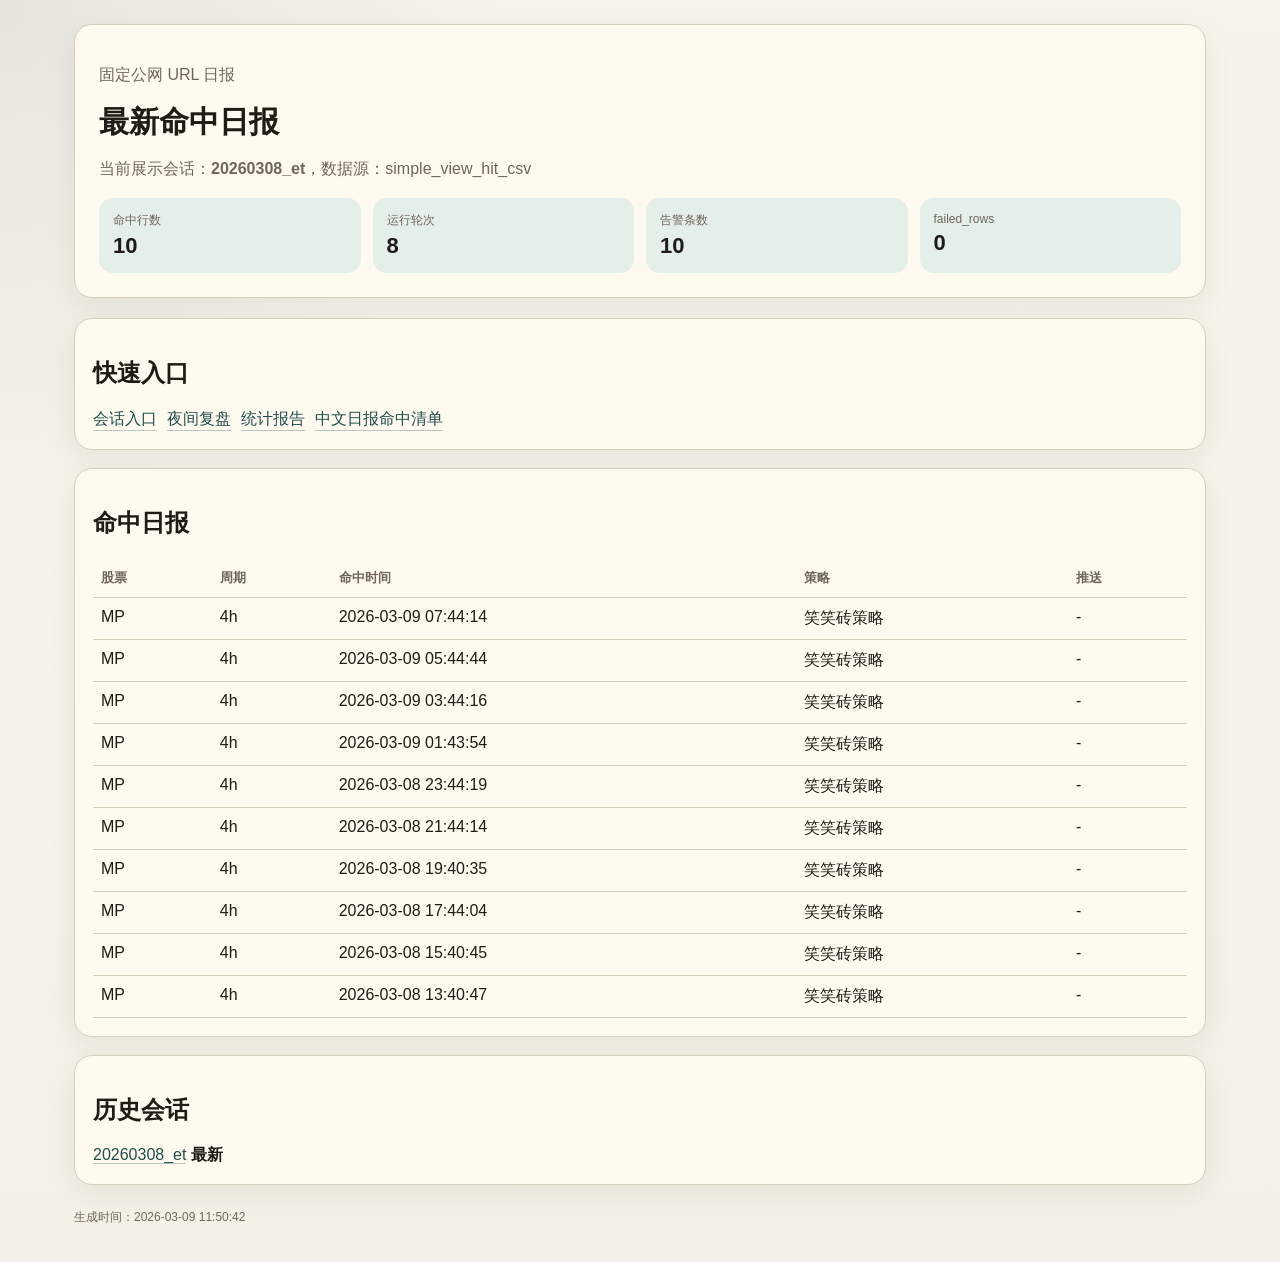
==== index.html @ 911399a4 "Update daily pages for 20260308_et" ====
<!doctype html>
<html>
<head>
  <meta charset="utf-8" />
  <meta name="viewport" content="width=device-width, initial-scale=1" />
  <title>最新命中日报 20260308_et</title>
  <link rel="stylesheet" href="assets/style.css" />
</head>
<body>
  <div class="page">
    <section class="hero">
      <p class="muted">固定公网 URL 日报</p>
      <h1>最新命中日报</h1>
      <p>当前展示会话：<strong>20260308_et</strong>，数据源：simple_view_hit_csv</p>
      
      <div class="stats">
        <div class="stat"><div class="k">命中行数</div><div class="v">10</div></div>
        <div class="stat"><div class="k">运行轮次</div><div class="v">8</div></div>
        <div class="stat"><div class="k">告警条数</div><div class="v">10</div></div>
        <div class="stat"><div class="k">failed_rows</div><div class="v">0</div></div>
      </div>
    </section>
    <section class="panel">
      <h2>快速入口</h2>
      <div class="links"><a href='sessions/20260308_et/index.html'>会话入口</a><a href='sessions/20260308_et/夜间复盘/OPEN_ME_FIRST.html'>夜间复盘</a><a href='sessions/20260308_et/统计报告/summary.md'>统计报告</a><a href='sessions/20260308_et/中文日报/命中清单_策略命中.md'>中文日报命中清单</a></div>
    </section>
    <section class="panel">
      <h2>命中日报</h2>
      <table><thead><tr><th>股票</th><th>周期</th><th>命中时间</th><th>策略</th><th>推送</th></tr></thead><tbody><tr><td>MP</td><td>4h</td><td>2026-03-09 07:44:14</td><td>笑笑砖策略</td><td>-</td></tr><tr><td>MP</td><td>4h</td><td>2026-03-09 05:44:44</td><td>笑笑砖策略</td><td>-</td></tr><tr><td>MP</td><td>4h</td><td>2026-03-09 03:44:16</td><td>笑笑砖策略</td><td>-</td></tr><tr><td>MP</td><td>4h</td><td>2026-03-09 01:43:54</td><td>笑笑砖策略</td><td>-</td></tr><tr><td>MP</td><td>4h</td><td>2026-03-08 23:44:19</td><td>笑笑砖策略</td><td>-</td></tr><tr><td>MP</td><td>4h</td><td>2026-03-08 21:44:14</td><td>笑笑砖策略</td><td>-</td></tr><tr><td>MP</td><td>4h</td><td>2026-03-08 19:40:35</td><td>笑笑砖策略</td><td>-</td></tr><tr><td>MP</td><td>4h</td><td>2026-03-08 17:44:04</td><td>笑笑砖策略</td><td>-</td></tr><tr><td>MP</td><td>4h</td><td>2026-03-08 15:40:45</td><td>笑笑砖策略</td><td>-</td></tr><tr><td>MP</td><td>4h</td><td>2026-03-08 13:40:47</td><td>笑笑砖策略</td><td>-</td></tr></tbody></table>
    </section>
    <section class="panel">
      <h2>历史会话</h2>
      <div class='session-list'><div><a href='sessions/20260308_et/index.html'>20260308_et</a> <strong>最新</strong></div></div>
    </section>
    <p class="footer">生成时间：2026-03-09 11:50:42</p>
  </div>
</body>
</html>
---- assets/style.css ----
:root {
  --bg: #f5f0e7;
  --panel: #fffaf0;
  --ink: #1f1c16;
  --muted: #6f6658;
  --line: #d8cdbb;
  --accent: #204e4a;
  --accent-soft: #e4efe9;
  --warn: #8f3b2e;
}
* { box-sizing: border-box; }
body {
  margin: 0;
  font-family: "Segoe UI", "PingFang SC", "Microsoft YaHei", sans-serif;
  background:
    radial-gradient(circle at top left, rgba(32,78,74,.08), transparent 28%),
    linear-gradient(180deg, #f7f2ea, var(--bg));
  color: var(--ink);
}
.page { max-width: 1180px; margin: 0 auto; padding: 24px; }
.hero, .panel {
  background: var(--panel);
  border: 1px solid var(--line);
  border-radius: 18px;
  box-shadow: 0 10px 30px rgba(31,28,22,.06);
}
.hero { padding: 24px; margin-bottom: 20px; }
.hero h1 { margin: 0 0 8px 0; font-size: 30px; }
.hero p, .muted { color: var(--muted); }
.stats {
  display: grid;
  grid-template-columns: repeat(auto-fit, minmax(160px, 1fr));
  gap: 12px;
  margin-top: 18px;
}
.stat { background: var(--accent-soft); border-radius: 14px; padding: 14px; }
.stat .k { color: var(--muted); font-size: 12px; }
.stat .v { font-size: 22px; font-weight: 700; margin-top: 4px; }
.panel { padding: 18px; margin-bottom: 18px; }
.links { display: flex; flex-wrap: wrap; gap: 10px; }
.links a, .session-list a { color: var(--accent); text-decoration: none; border-bottom: 1px solid rgba(32,78,74,.3); }
table { width: 100%; border-collapse: collapse; margin-top: 12px; }
th, td { border-bottom: 1px solid var(--line); padding: 10px 8px; text-align: left; vertical-align: top; }
th { font-size: 13px; color: var(--muted); }
.empty { color: var(--warn); font-weight: 600; }
.session-list { display: grid; grid-template-columns: repeat(auto-fit, minmax(180px, 1fr)); gap: 8px 16px; }
.footer { color: var(--muted); font-size: 12px; margin-top: 24px; }
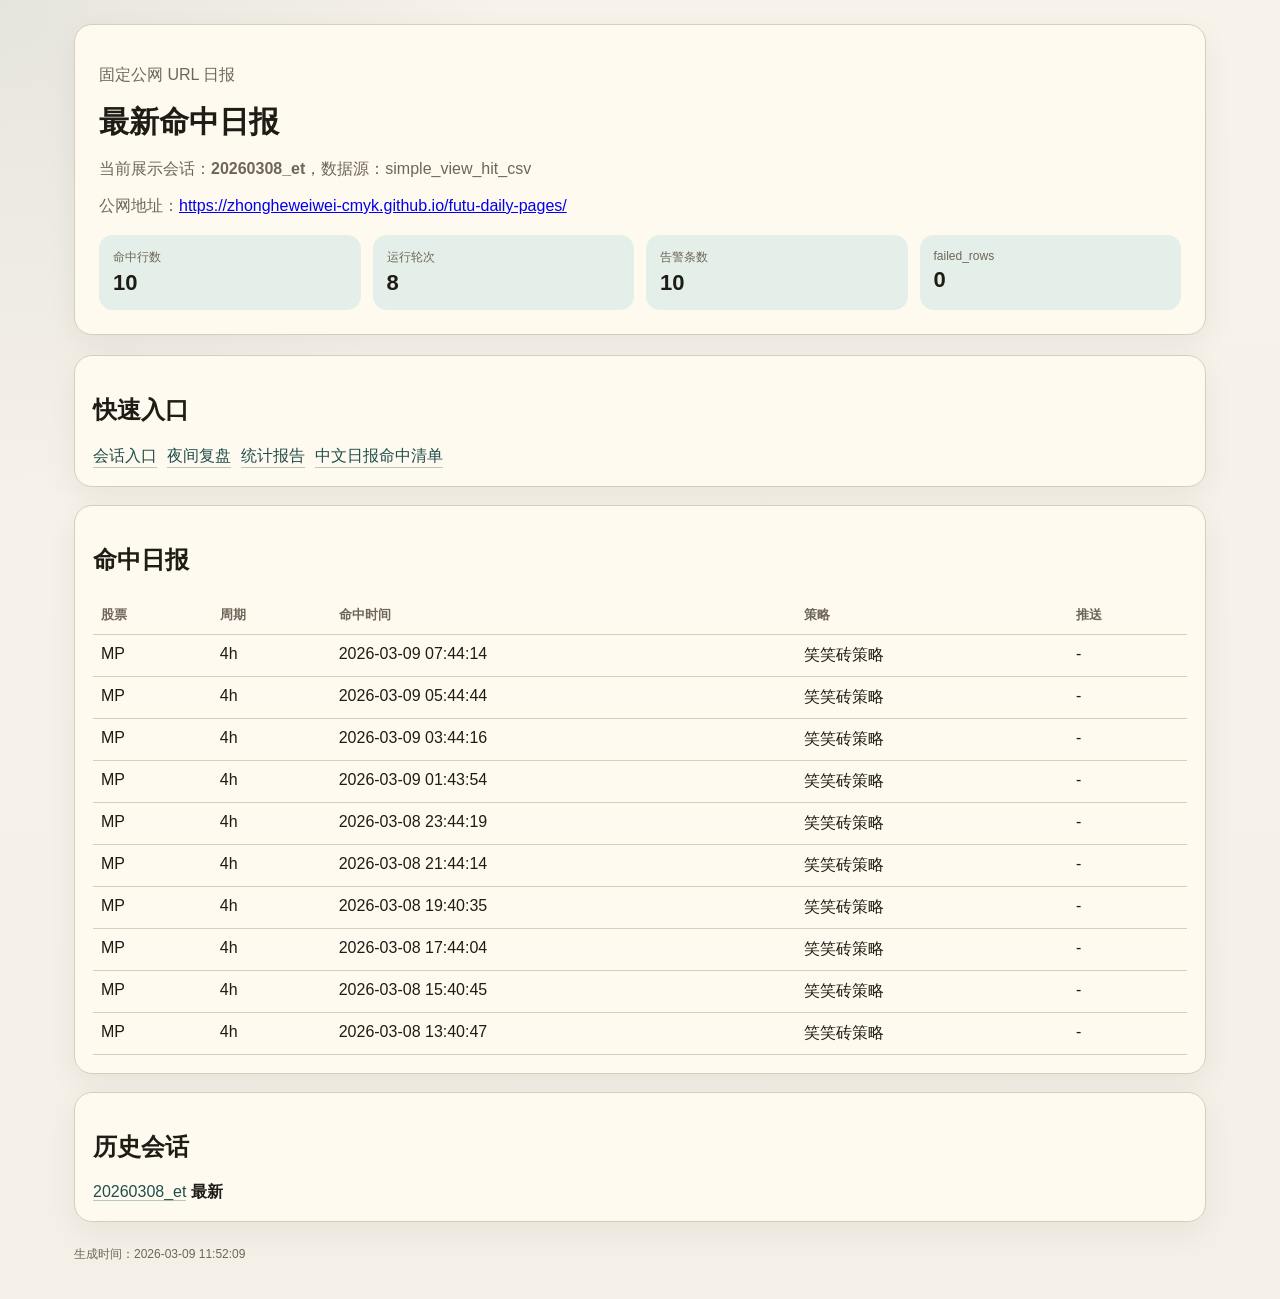
==== commit c4dc7008: "Update daily pages for 20260308_et" ====
--- a/index.html
+++ b/index.html
@@ -12,7 +12,7 @@
       <p class="muted">固定公网 URL 日报</p>
       <h1>最新命中日报</h1>
       <p>当前展示会话：<strong>20260308_et</strong>，数据源：simple_view_hit_csv</p>
-      
+      <p class='muted'>公网地址：<a href='https://zhongheweiwei-cmyk.github.io/futu-daily-pages/'>https://zhongheweiwei-cmyk.github.io/futu-daily-pages/</a></p>
       <div class="stats">
         <div class="stat"><div class="k">命中行数</div><div class="v">10</div></div>
         <div class="stat"><div class="k">运行轮次</div><div class="v">8</div></div>
@@ -32,7 +32,7 @@
       <h2>历史会话</h2>
       <div class='session-list'><div><a href='sessions/20260308_et/index.html'>20260308_et</a> <strong>最新</strong></div></div>
     </section>
-    <p class="footer">生成时间：2026-03-09 11:50:42</p>
+    <p class="footer">生成时间：2026-03-09 11:52:09</p>
   </div>
 </body>
 </html>
